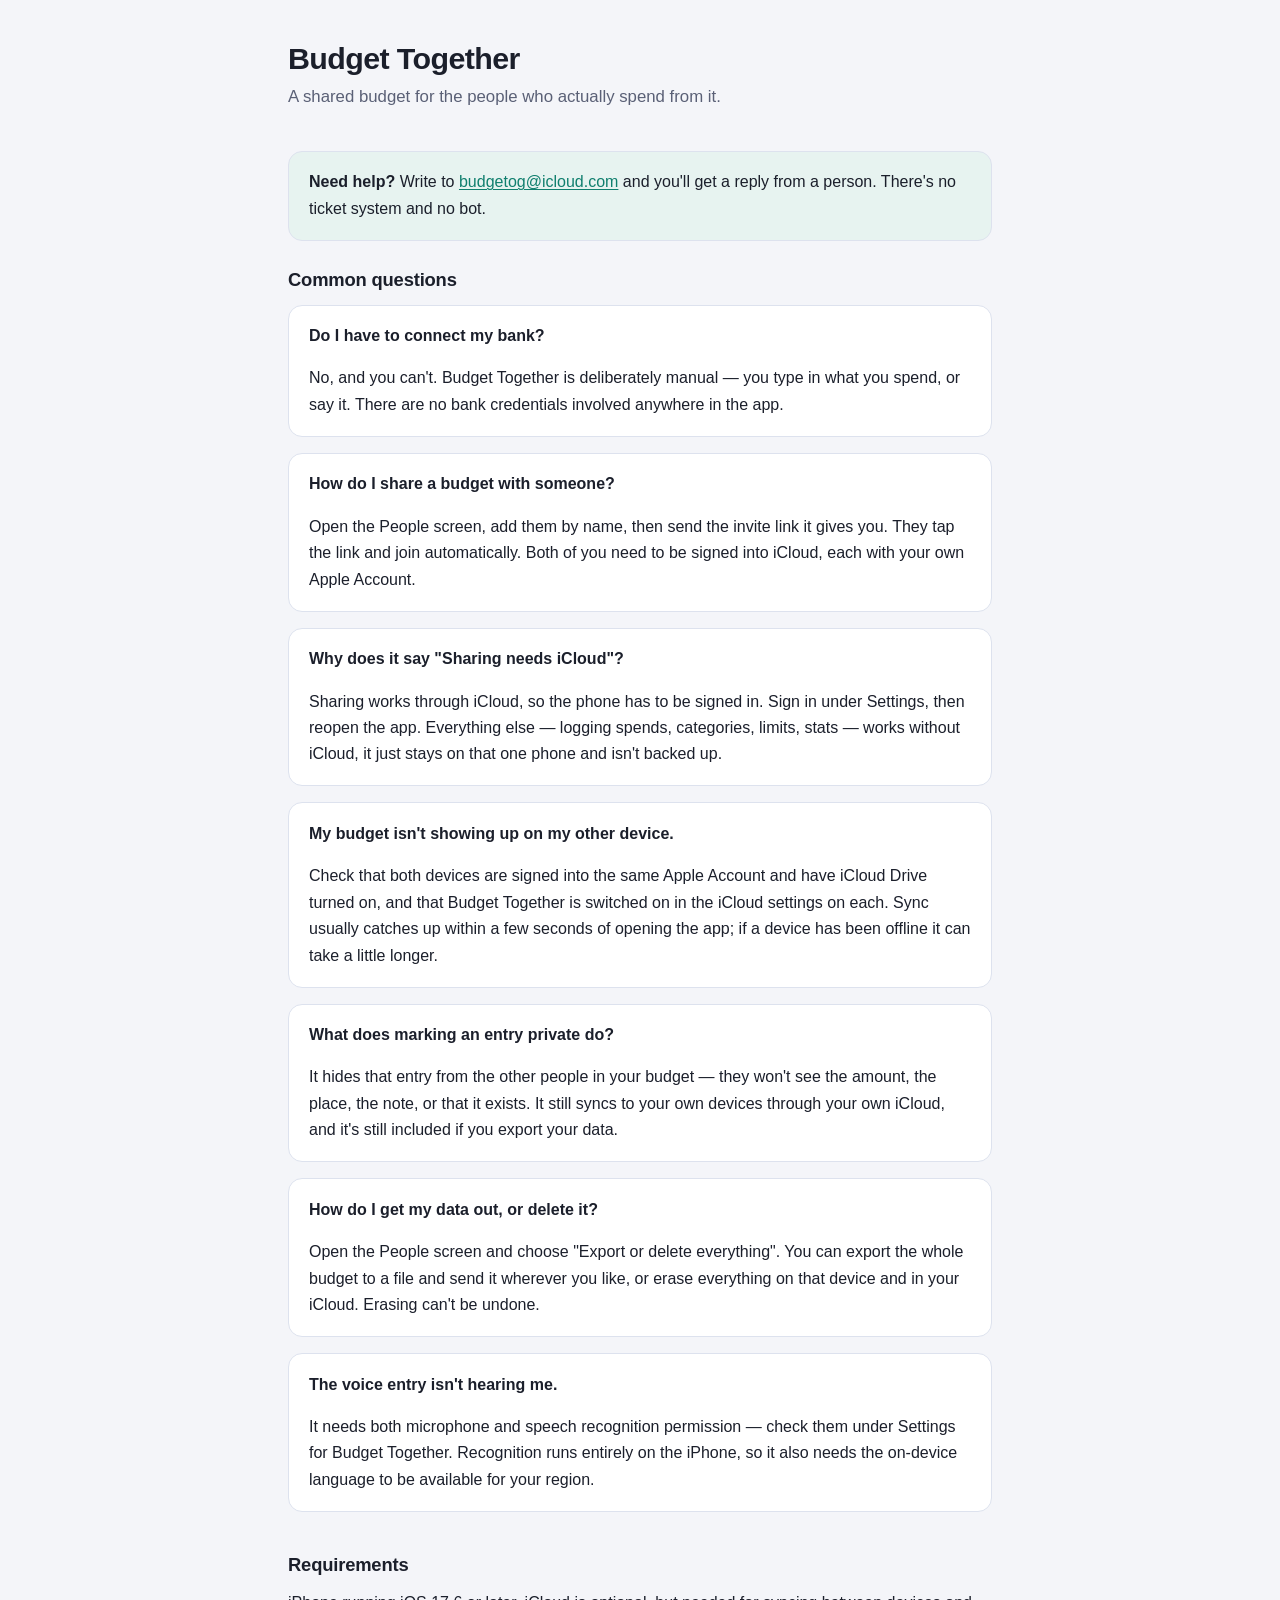
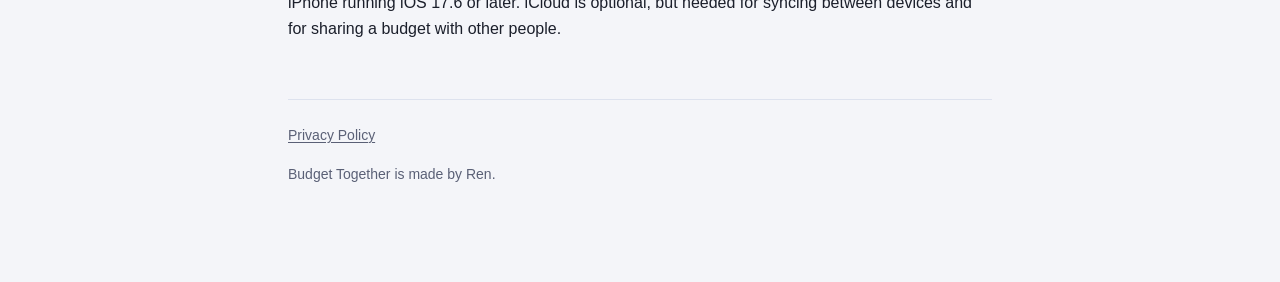
==== index.html @ c1bc79b7 "Add the support and privacy pages Two pages Apple requires a live URL for before an app can be submi" ====
<!doctype html>
<html lang="en">
<head>
<meta charset="utf-8">
<meta name="viewport" content="width=device-width, initial-scale=1">
<title>Budget Together — Support</title>
<meta name="description" content="Help and support for Budget Together, a shared budget app for iPhone.">
<link rel="stylesheet" href="style.css">
</head>
<body>
<main>

<header>
  <h1>Budget Together</h1>
  <p class="tagline">A shared budget for the people who actually spend from it.</p>
</header>

<div class="contact">
  <p><strong>Need help?</strong> Write to
  <a href="mailto:budgetog@icloud.com">budgetog@icloud.com</a> and you'll get a
  reply from a person. There's no ticket system and no bot.</p>
</div>

<h2>Common questions</h2>

<div class="card">
  <p><strong>Do I have to connect my bank?</strong></p>
  <p>No, and you can't. Budget Together is deliberately manual — you type in
  what you spend, or say it. There are no bank credentials involved anywhere in
  the app.</p>
</div>

<div class="card">
  <p><strong>How do I share a budget with someone?</strong></p>
  <p>Open the People screen, add them by name, then send the invite link it
  gives you. They tap the link and join automatically. Both of you need to be
  signed into iCloud, each with your own Apple Account.</p>
</div>

<div class="card">
  <p><strong>Why does it say "Sharing needs iCloud"?</strong></p>
  <p>Sharing works through iCloud, so the phone has to be signed in. Sign in
  under Settings, then reopen the app. Everything else — logging spends,
  categories, limits, stats — works without iCloud, it just stays on that one
  phone and isn't backed up.</p>
</div>

<div class="card">
  <p><strong>My budget isn't showing up on my other device.</strong></p>
  <p>Check that both devices are signed into the same Apple Account and have
  iCloud Drive turned on, and that Budget Together is switched on in the iCloud
  settings on each. Sync usually catches up within a few seconds of opening the
  app; if a device has been offline it can take a little longer.</p>
</div>

<div class="card">
  <p><strong>What does marking an entry private do?</strong></p>
  <p>It hides that entry from the other people in your budget — they won't see
  the amount, the place, the note, or that it exists. It still syncs to your own
  devices through your own iCloud, and it's still included if you export your
  data.</p>
</div>

<div class="card">
  <p><strong>How do I get my data out, or delete it?</strong></p>
  <p>Open the People screen and choose "Export or delete everything". You can
  export the whole budget to a file and send it wherever you like, or erase
  everything on that device and in your iCloud. Erasing can't be undone.</p>
</div>

<div class="card">
  <p><strong>The voice entry isn't hearing me.</strong></p>
  <p>It needs both microphone and speech recognition permission — check them
  under Settings for Budget Together. Recognition runs entirely on the iPhone,
  so it also needs the on-device language to be available for your region.</p>
</div>

<h2>Requirements</h2>
<p>iPhone running iOS 17.6 or later. iCloud is optional, but needed for syncing
between devices and for sharing a budget with other people.</p>

<footer>
  <p><a href="privacy/">Privacy Policy</a></p>
  <p>Budget Together is made by Ren.</p>
</footer>

</main>
</body>
</html>
---- style.css ----
/* Shared by the support page and the privacy policy. Plain CSS, no build step,
   no external fonts — the whole site is three files a browser can read as-is. */

:root {
  --bg:       #f4f5f9;
  --card:     #ffffff;
  --border:   #dde2ee;
  --text:     #1b1f2b;
  --sub:      #5a6076;
  --accent:   #107f6e;
  --accent-bg:#e7f3f0;
}

@media (prefers-color-scheme: dark) {
  :root {
    --bg:       #141620;
    --card:     #1d2130;
    --border:   #2a3042;
    --text:     #edeff7;
    --sub:      #9aa0b6;
    --accent:   #5eead4;
    --accent-bg:#172a2c;
  }
}

* { box-sizing: border-box; }

body {
  margin: 0;
  padding: 2.5rem 1.25rem 5rem;
  background: var(--bg);
  color: var(--text);
  font: 16px/1.65 -apple-system, BlinkMacSystemFont, "Segoe UI", Roboto,
        Helvetica, Arial, sans-serif;
  -webkit-text-size-adjust: 100%;
}

main { max-width: 44rem; margin: 0 auto; }

header { margin-bottom: 2.5rem; }

h1 {
  font-size: 1.9rem;
  line-height: 1.2;
  margin: 0 0 .4rem;
  letter-spacing: -0.02em;
}

.tagline { color: var(--sub); margin: 0; font-size: 1.05rem; }

h2 {
  font-size: 1.15rem;
  margin: 2.4rem 0 .6rem;
  letter-spacing: -0.01em;
}

h2:first-of-type { margin-top: 0; }

p, ul { margin: 0 0 1rem; }
ul { padding-left: 1.2rem; }
li { margin-bottom: .35rem; }

a { color: var(--accent); text-decoration-thickness: 1px; text-underline-offset: 2px; }

strong { font-weight: 650; }

.dates {
  color: var(--sub);
  font-size: .9rem;
  margin: 0 0 2rem;
}

.card {
  background: var(--card);
  border: 1px solid var(--border);
  border-radius: 14px;
  padding: 1.1rem 1.25rem;
  margin: 0 0 1rem;
}

.card p:last-child { margin-bottom: 0; }

.contact {
  background: var(--accent-bg);
  border: 1px solid var(--border);
  border-radius: 14px;
  padding: 1.1rem 1.25rem;
  margin: 1.5rem 0;
}

.contact p:last-child { margin-bottom: 0; }

footer {
  margin-top: 3.5rem;
  padding-top: 1.5rem;
  border-top: 1px solid var(--border);
  color: var(--sub);
  font-size: .875rem;
}

footer a { color: var(--sub); }

.back { display: inline-block; margin-bottom: 1.5rem; font-size: .9rem; }
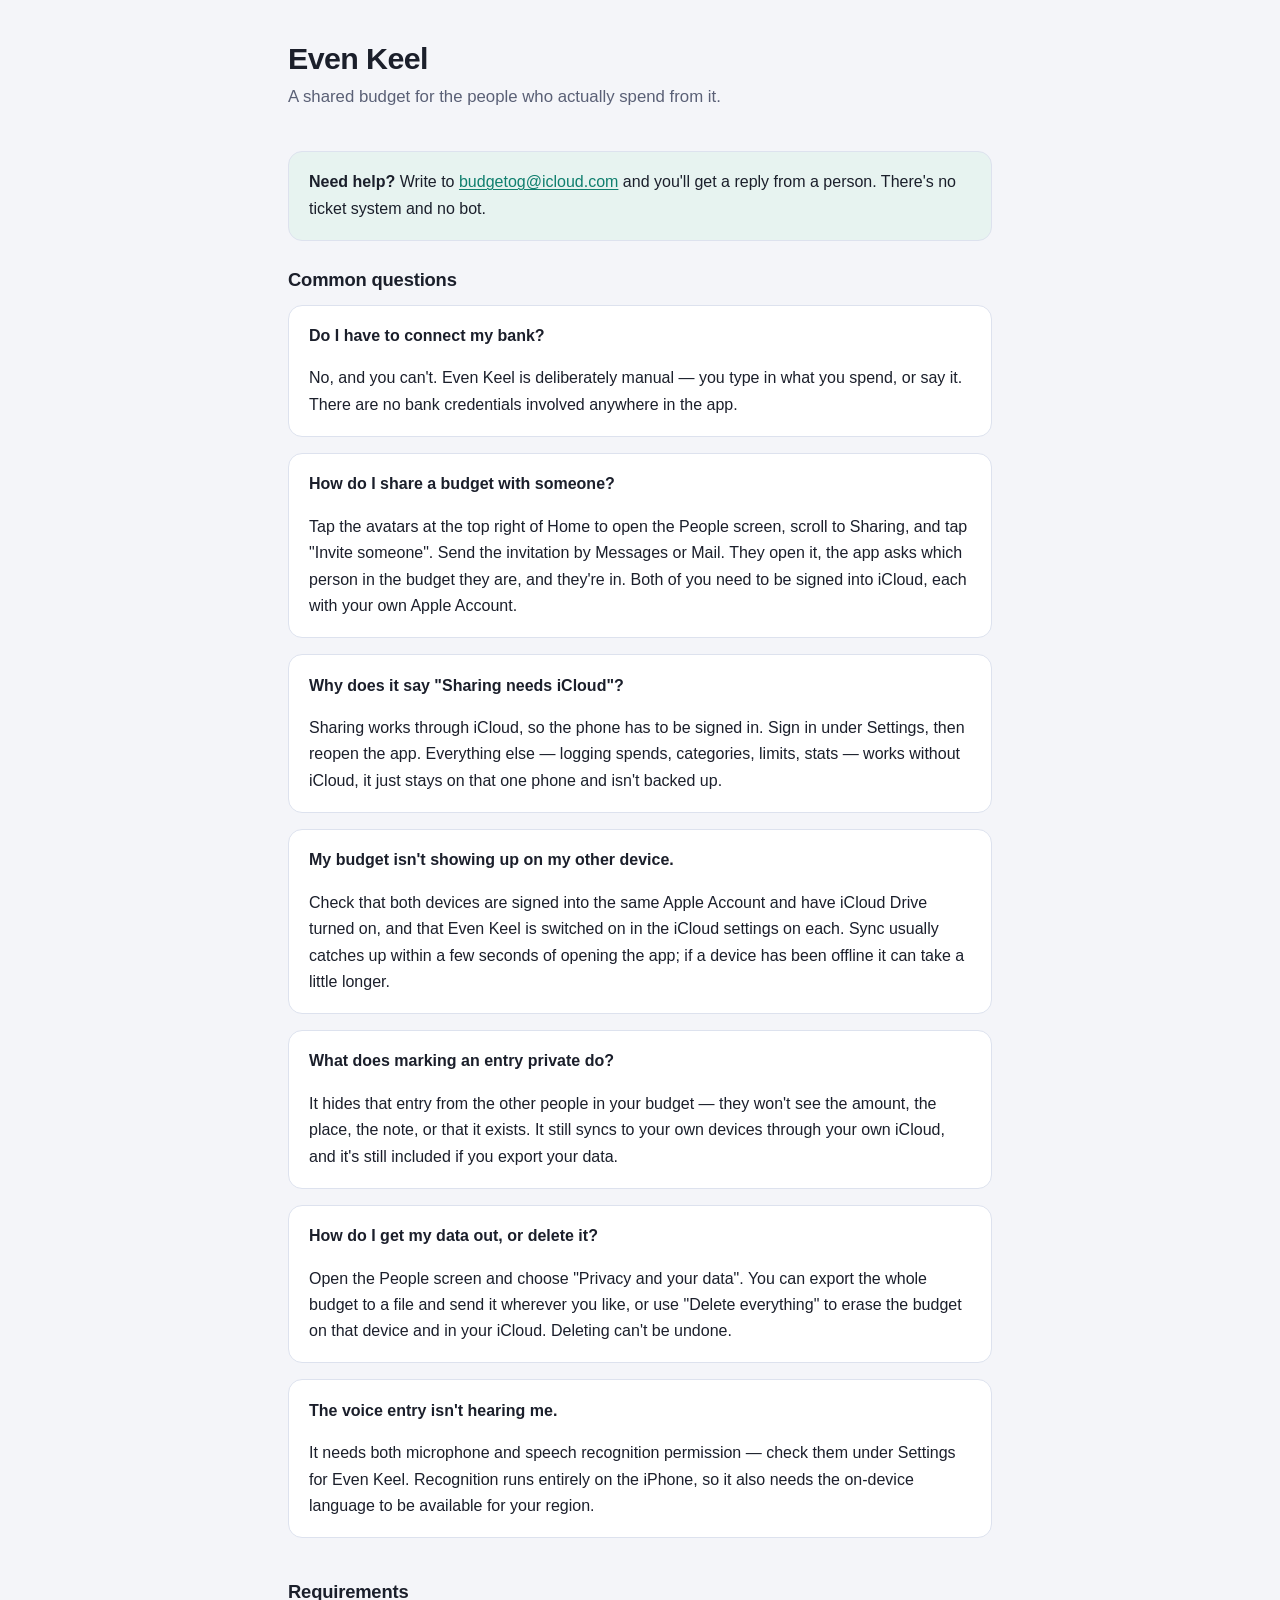
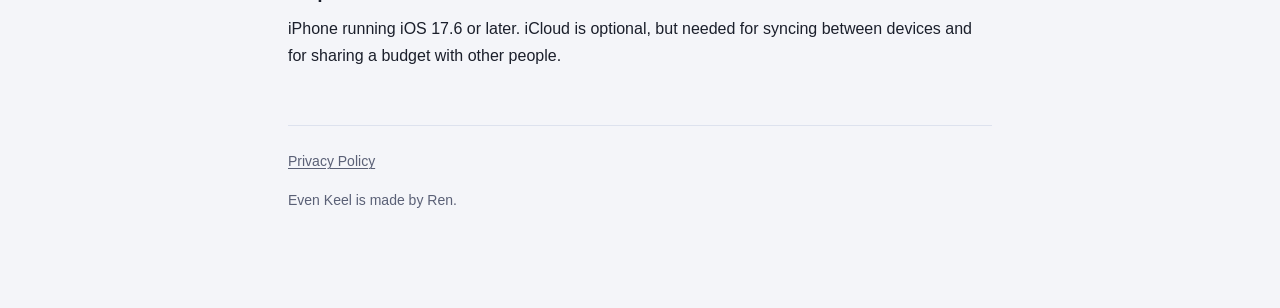
==== commit 099ee8d3: "Call the app Even Keel, and bring the policy up to the app The app was renamed in August and these p" ====
--- a/index.html
+++ b/index.html
@@ -3,15 +3,15 @@
 <head>
 <meta charset="utf-8">
 <meta name="viewport" content="width=device-width, initial-scale=1">
-<title>Budget Together — Support</title>
-<meta name="description" content="Help and support for Budget Together, a shared budget app for iPhone.">
+<title>Even Keel — Support</title>
+<meta name="description" content="Help and support for Even Keel, a shared budget app for iPhone.">
 <link rel="stylesheet" href="style.css">
 </head>
 <body>
 <main>
 
 <header>
-  <h1>Budget Together</h1>
+  <h1>Even Keel</h1>
   <p class="tagline">A shared budget for the people who actually spend from it.</p>
 </header>
 
@@ -25,16 +25,18 @@
 
 <div class="card">
   <p><strong>Do I have to connect my bank?</strong></p>
-  <p>No, and you can't. Budget Together is deliberately manual — you type in
+  <p>No, and you can't. Even Keel is deliberately manual — you type in
   what you spend, or say it. There are no bank credentials involved anywhere in
   the app.</p>
 </div>
 
 <div class="card">
   <p><strong>How do I share a budget with someone?</strong></p>
-  <p>Open the People screen, add them by name, then send the invite link it
-  gives you. They tap the link and join automatically. Both of you need to be
-  signed into iCloud, each with your own Apple Account.</p>
+  <p>Tap the avatars at the top right of Home to open the People screen, scroll
+  to Sharing, and tap "Invite someone". Send the invitation by Messages or
+  Mail. They open it, the app asks which person in the budget they are, and
+  they're in. Both of you need to be signed into iCloud, each with your own
+  Apple Account.</p>
 </div>
 
 <div class="card">
@@ -48,7 +50,7 @@
 <div class="card">
   <p><strong>My budget isn't showing up on my other device.</strong></p>
   <p>Check that both devices are signed into the same Apple Account and have
-  iCloud Drive turned on, and that Budget Together is switched on in the iCloud
+  iCloud Drive turned on, and that Even Keel is switched on in the iCloud
   settings on each. Sync usually catches up within a few seconds of opening the
   app; if a device has been offline it can take a little longer.</p>
 </div>
@@ -63,15 +65,16 @@
 
 <div class="card">
   <p><strong>How do I get my data out, or delete it?</strong></p>
-  <p>Open the People screen and choose "Export or delete everything". You can
-  export the whole budget to a file and send it wherever you like, or erase
-  everything on that device and in your iCloud. Erasing can't be undone.</p>
+  <p>Open the People screen and choose "Privacy and your data". You can export
+  the whole budget to a file and send it wherever you like, or use "Delete
+  everything" to erase the budget on that device and in your iCloud. Deleting
+  can't be undone.</p>
 </div>
 
 <div class="card">
   <p><strong>The voice entry isn't hearing me.</strong></p>
   <p>It needs both microphone and speech recognition permission — check them
-  under Settings for Budget Together. Recognition runs entirely on the iPhone,
+  under Settings for Even Keel. Recognition runs entirely on the iPhone,
   so it also needs the on-device language to be available for your region.</p>
 </div>
 
@@ -81,7 +84,7 @@
 
 <footer>
   <p><a href="privacy/">Privacy Policy</a></p>
-  <p>Budget Together is made by Ren.</p>
+  <p>Even Keel is made by Ren.</p>
 </footer>
 
 </main>
